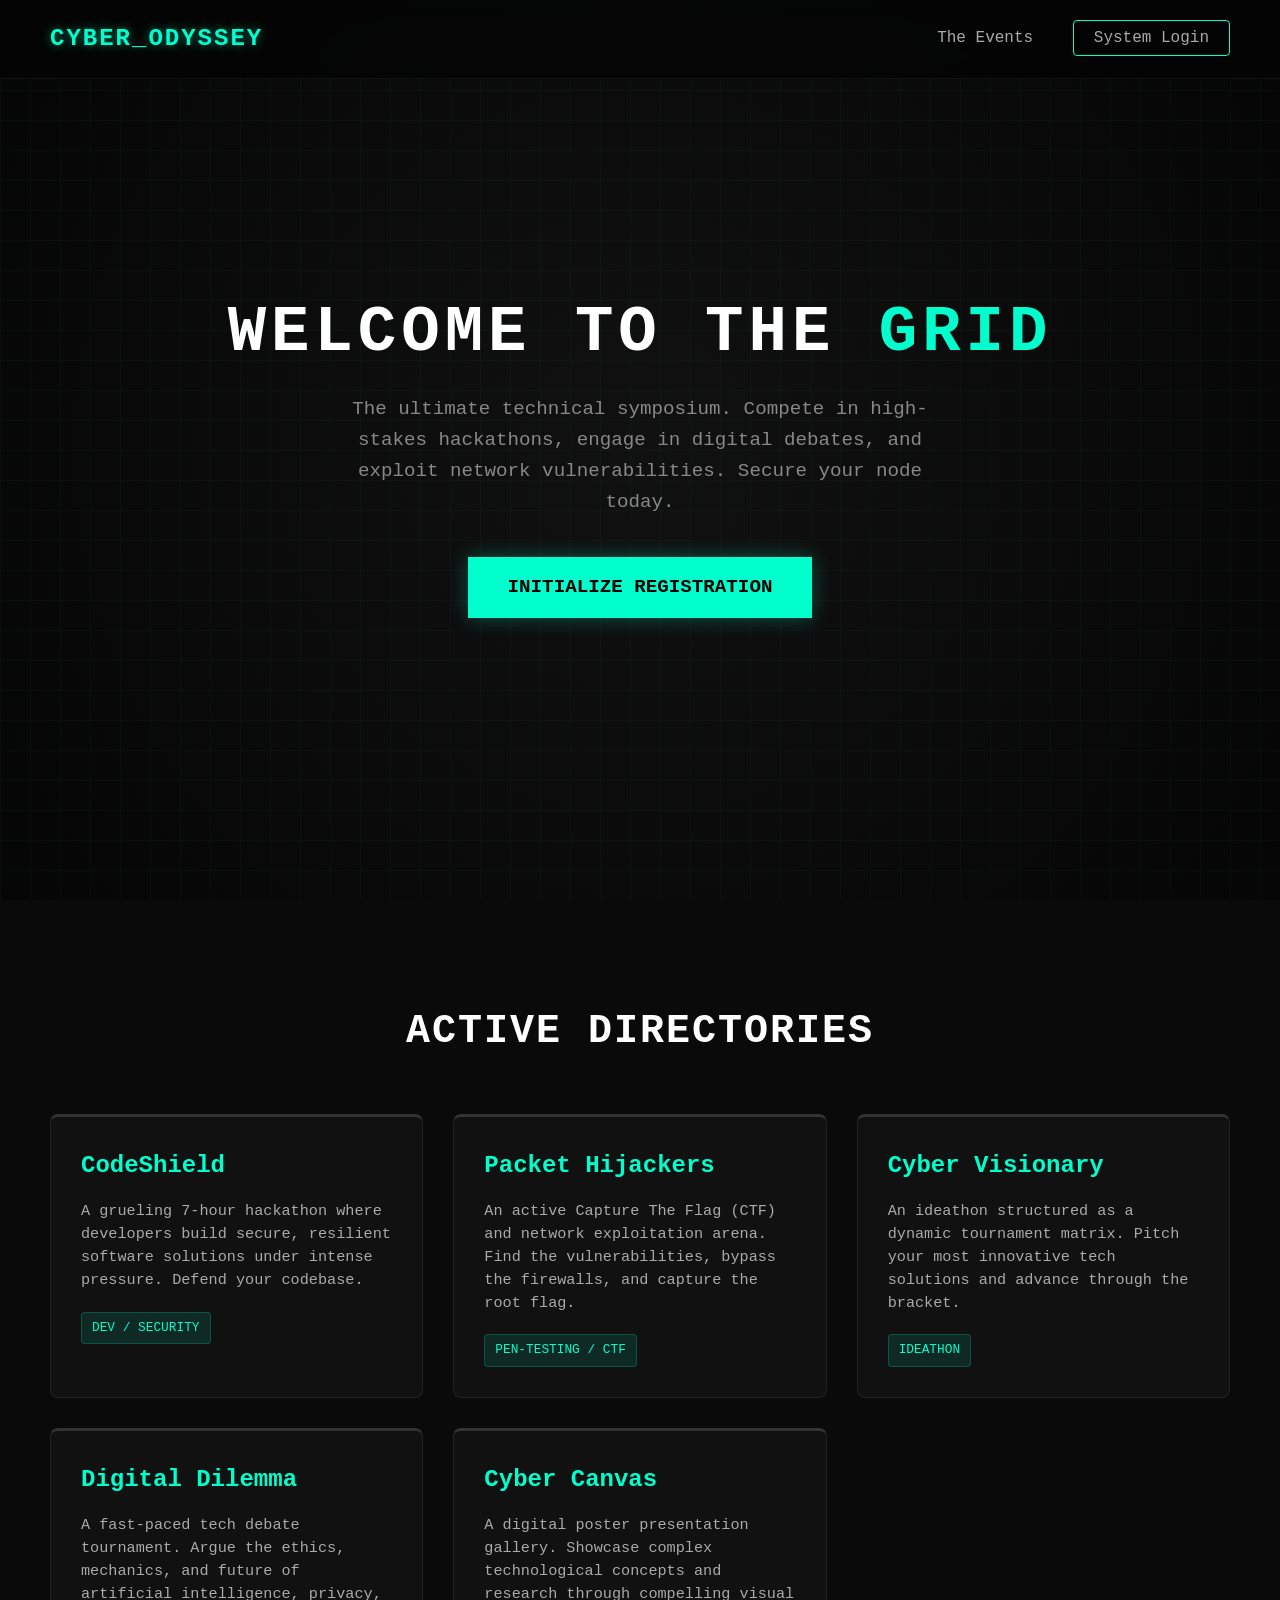
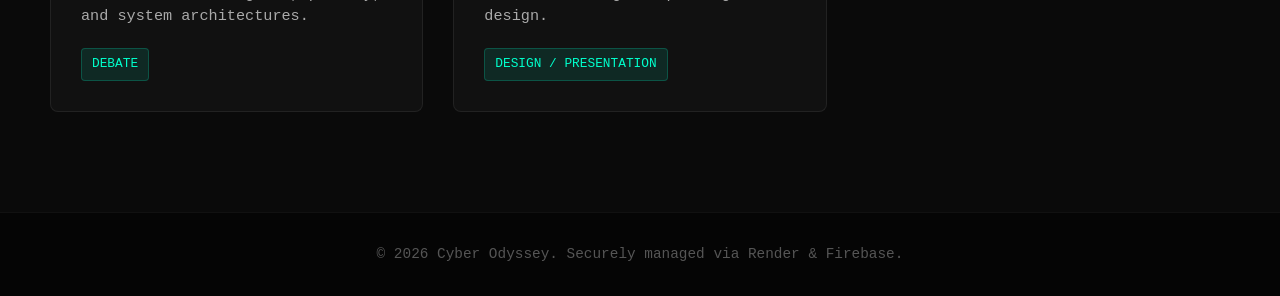
==== index.html @ e5284812 "Initial Commit" ====
<!DOCTYPE html>
<html lang="en">
<head>
    <meta charset="UTF-8">
    <meta name="viewport" content="width=device-width, initial-scale=1.0">
    <title>Cyber Odyssey 2.0 | Enter the Grid</title>
    <link rel="stylesheet" href="styles/global.css">
    
    <style>
        /* Lightweight Landing Page Specific Styles */
        body {
            margin: 0;
            background-color: #050505;
            color: #e0e0e0;
            font-family: 'Courier New', Courier, monospace;
            overflow-x: hidden;
        }

        /* Navigation Navbar */
        .navbar {
            display: flex;
            justify-content: space-between;
            align-items: center;
            padding: 20px 50px;
            background: rgba(5, 5, 5, 0.9);
            border-bottom: 1px solid #111;
            position: fixed;
            width: 100%;
            top: 0;
            z-index: 1000;
            box-sizing: border-box;
            backdrop-filter: blur(10px);
        }

        .navbar .logo {
            font-size: 1.5rem;
            color: #00ffcc;
            font-weight: bold;
            text-shadow: 0 0 10px rgba(0, 255, 204, 0.5);
            text-decoration: none;
            letter-spacing: 2px;
        }

        .navbar .nav-links a {
            color: #aaa;
            text-decoration: none;
            margin-left: 30px;
            transition: color 0.3s ease;
        }

        .navbar .nav-links a:hover {
            color: #00ffcc;
        }

        .btn-outline {
            border: 1px solid #00ffcc;
            color: #00ffcc;
            padding: 8px 20px;
            border-radius: 4px;
            text-decoration: none;
            transition: all 0.3s ease;
        }

        .btn-outline:hover {
            background: #00ffcc;
            color: #000;
            box-shadow: 0 0 15px rgba(0, 255, 204, 0.4);
        }

        /* Hero Section */
        .hero {
            height: 100vh;
            display: flex;
            flex-direction: column;
            justify-content: center;
            align-items: center;
            text-align: center;
            padding: 0 20px;
            background: radial-gradient(circle at center, #111 0%, #050505 100%);
            position: relative;
        }

        .hero::before {
            content: "";
            position: absolute;
            top: 0; left: 0; right: 0; bottom: 0;
            background-image: linear-gradient(rgba(0, 255, 204, 0.03) 1px, transparent 1px),
            linear-gradient(90deg, rgba(0, 255, 204, 0.03) 1px, transparent 1px);
            background-size: 30px 30px;
            pointer-events: none;
        }

        .hero h1 {
            font-size: 4rem;
            color: #fff;
            margin-bottom: 10px;
            letter-spacing: 5px;
            text-transform: uppercase;
        }

        .hero h1 span {
            color: #00ffcc;
        }

        .hero p {
            font-size: 1.2rem;
            color: #888;
            max-width: 600px;
            margin-bottom: 40px;
            line-height: 1.6;
        }

        .btn-glow {
            background: #00ffcc;
            color: #000;
            padding: 15px 40px;
            font-size: 1.2rem;
            font-weight: bold;
            text-decoration: none;
            border: none;
            cursor: pointer;
            transition: all 0.3s ease;
            box-shadow: 0 0 20px rgba(0, 255, 204, 0.3);
            font-family: inherit;
        }

        .btn-glow:hover {
            box-shadow: 0 0 40px rgba(0, 255, 204, 0.6);
            transform: translateY(-2px);
        }

        /* Events Grid Showcase */
        .events-section {
            padding: 100px 50px;
            background: #0a0a0a;
        }

        .section-title {
            text-align: center;
            color: #fff;
            font-size: 2.5rem;
            margin-bottom: 50px;
            letter-spacing: 2px;
        }

        .events-grid {
            display: grid;
            grid-template-columns: repeat(auto-fit, minmax(300px, 1fr));
            gap: 30px;
            max-width: 1200px;
            margin: 0 auto;
        }

        /* Upgraded to act as clickable anchor links */
        .event-card {
            display: block;
            text-decoration: none;
            background: #111;
            border: 1px solid #222;
            padding: 30px;
            border-radius: 8px;
            transition: all 0.3s ease;
            border-top: 3px solid #333;
            cursor: pointer;
        }

        .event-card:hover {
            border-top-color: #00ffcc;
            transform: translateY(-5px);
            box-shadow: 0 10px 30px rgba(0, 0, 0, 0.5);
            background: #151515;
        }

        .event-card h3 {
            color: #00ffcc;
            font-size: 1.5rem;
            margin-bottom: 15px;
        }

        .event-card p {
            color: #aaa;
            line-height: 1.5;
            font-size: 0.95rem;
        }

        .event-card .tag {
            display: inline-block;
            margin-top: 20px;
            padding: 5px 10px;
            background: rgba(0, 255, 204, 0.1);
            color: #00ffcc;
            font-size: 0.8rem;
            border: 1px solid rgba(0, 255, 204, 0.2);
            border-radius: 4px;
        }

        footer {
            text-align: center;
            padding: 30px;
            background: #050505;
            color: #555;
            border-top: 1px solid #111;
            font-size: 0.9rem;
        }
    </style>
</head>
<body>

    <nav class="navbar">
        <a href="#" class="logo">CYBER_ODYSSEY</a>
        <div class="nav-links">
            <a href="#events">The Events</a>
            <a href="pages/auth/login.html" class="btn-outline">System Login</a>
        </div>
    </nav>

    <section class="hero">
        <h1>Welcome to the <span>Grid</span></h1>
        <p>The ultimate technical symposium. Compete in high-stakes hackathons, engage in digital debates, and exploit network vulnerabilities. Secure your node today.</p>
        <a href="pages/auth/register.html" class="btn-glow">INITIALIZE REGISTRATION</a>
    </section>

    <section id="events" class="events-section">
        <h2 class="section-title">ACTIVE DIRECTORIES</h2>
        
        <div class="events-grid">
            <a href="pages/events/codeshield.html" class="event-card">
                <h3>CodeShield</h3>
                <p>A grueling 7-hour hackathon where developers build secure, resilient software solutions under intense pressure. Defend your codebase.</p>
                <span class="tag">DEV / SECURITY</span>
            </a>

            <a href="pages/events/packet-hijackers.html" class="event-card">
                <h3>Packet Hijackers</h3>
                <p>An active Capture The Flag (CTF) and network exploitation arena. Find the vulnerabilities, bypass the firewalls, and capture the root flag.</p>
                <span class="tag">PEN-TESTING / CTF</span>
            </a>

            <a href="pages/events/cyber-visionary.html" class="event-card">
                <h3>Cyber Visionary</h3>
                <p>An ideathon structured as a dynamic tournament matrix. Pitch your most innovative tech solutions and advance through the bracket.</p>
                <span class="tag">IDEATHON</span>
            </a>

            <a href="pages/events/digital-dilemma.html" class="event-card">
                <h3>Digital Dilemma</h3>
                <p>A fast-paced tech debate tournament. Argue the ethics, mechanics, and future of artificial intelligence, privacy, and system architectures.</p>
                <span class="tag">DEBATE</span>
            </a>

            <a href="pages/events/cyber-canvas.html" class="event-card">
                <h3>Cyber Canvas</h3>
                <p>A digital poster presentation gallery. Showcase complex technological concepts and research through compelling visual design.</p>
                <span class="tag">DESIGN / PRESENTATION</span>
            </a>
        </div>
    </section>

    <footer>
        <p>&copy; 2026 Cyber Odyssey. Securely managed via Render & Firebase.</p>
    </footer>

</body>
</html>
---- styles/global.css ----
/* styles/global.css */

:root {
    /* The Cyber Odyssey Hacker Palette */
    --bg-base: #050505;
    --bg-panel: #111111;
    --bg-input: #1a1a1a;
    --neon-cyan: #00ffcc;
    --neon-cyan-dim: rgba(0, 255, 204, 0.2);
    --alert-red: #ff4444;
    --warning-yellow: #ffcc00;
    --text-main: #e0e0e0;
    --text-muted: #888888;
    --border-color: #333333;
    
    /* Typography */
    --font-mono: 'Courier New', Courier, monospace;
}

/* Base Reset */
* {
    margin: 0;
    padding: 0;
    box-sizing: border-box;
}

body {
    background-color: var(--bg-base);
    color: var(--text-main);
    font-family: var(--font-mono);
    line-height: 1.6;
    overflow-x: hidden;
}

/* Custom Cyber Scrollbar */
::-webkit-scrollbar {
    width: 8px;
    height: 8px;
}
::-webkit-scrollbar-track {
    background: var(--bg-base);
}
::-webkit-scrollbar-thumb {
    background: var(--border-color);
    border-radius: 4px;
}
::-webkit-scrollbar-thumb:hover {
    background: var(--neon-cyan);
}

/* Universal Button Styles */
.btn-primary {
    background-color: var(--neon-cyan);
    color: #000;
    border: 1px solid var(--neon-cyan);
    padding: 12px 24px;
    font-size: 1rem;
    font-weight: bold;
    font-family: var(--font-mono);
    cursor: pointer;
    text-transform: uppercase;
    letter-spacing: 1px;
    border-radius: 4px;
    transition: all 0.3s ease;
    display: inline-block;
    text-align: center;
}

.btn-primary:hover:not(:disabled) {
    background-color: transparent;
    color: var(--neon-cyan);
    box-shadow: 0 0 15px var(--neon-cyan-dim), inset 0 0 10px var(--neon-cyan-dim);
}

.btn-primary:disabled {
    background-color: var(--border-color);
    border-color: var(--border-color);
    color: var(--text-muted);
    cursor: not-allowed;
    box-shadow: none;
}

/* Universal Text Animations */
@keyframes pulseGlow {
    0%, 100% { text-shadow: 0 0 5px var(--neon-cyan-dim); }
    50% { text-shadow: 0 0 20px var(--neon-cyan); }
}

.glitch-text {
    position: relative;
    display: inline-block;
    color: var(--neon-cyan);
    animation: pulseGlow 2s infinite;
}
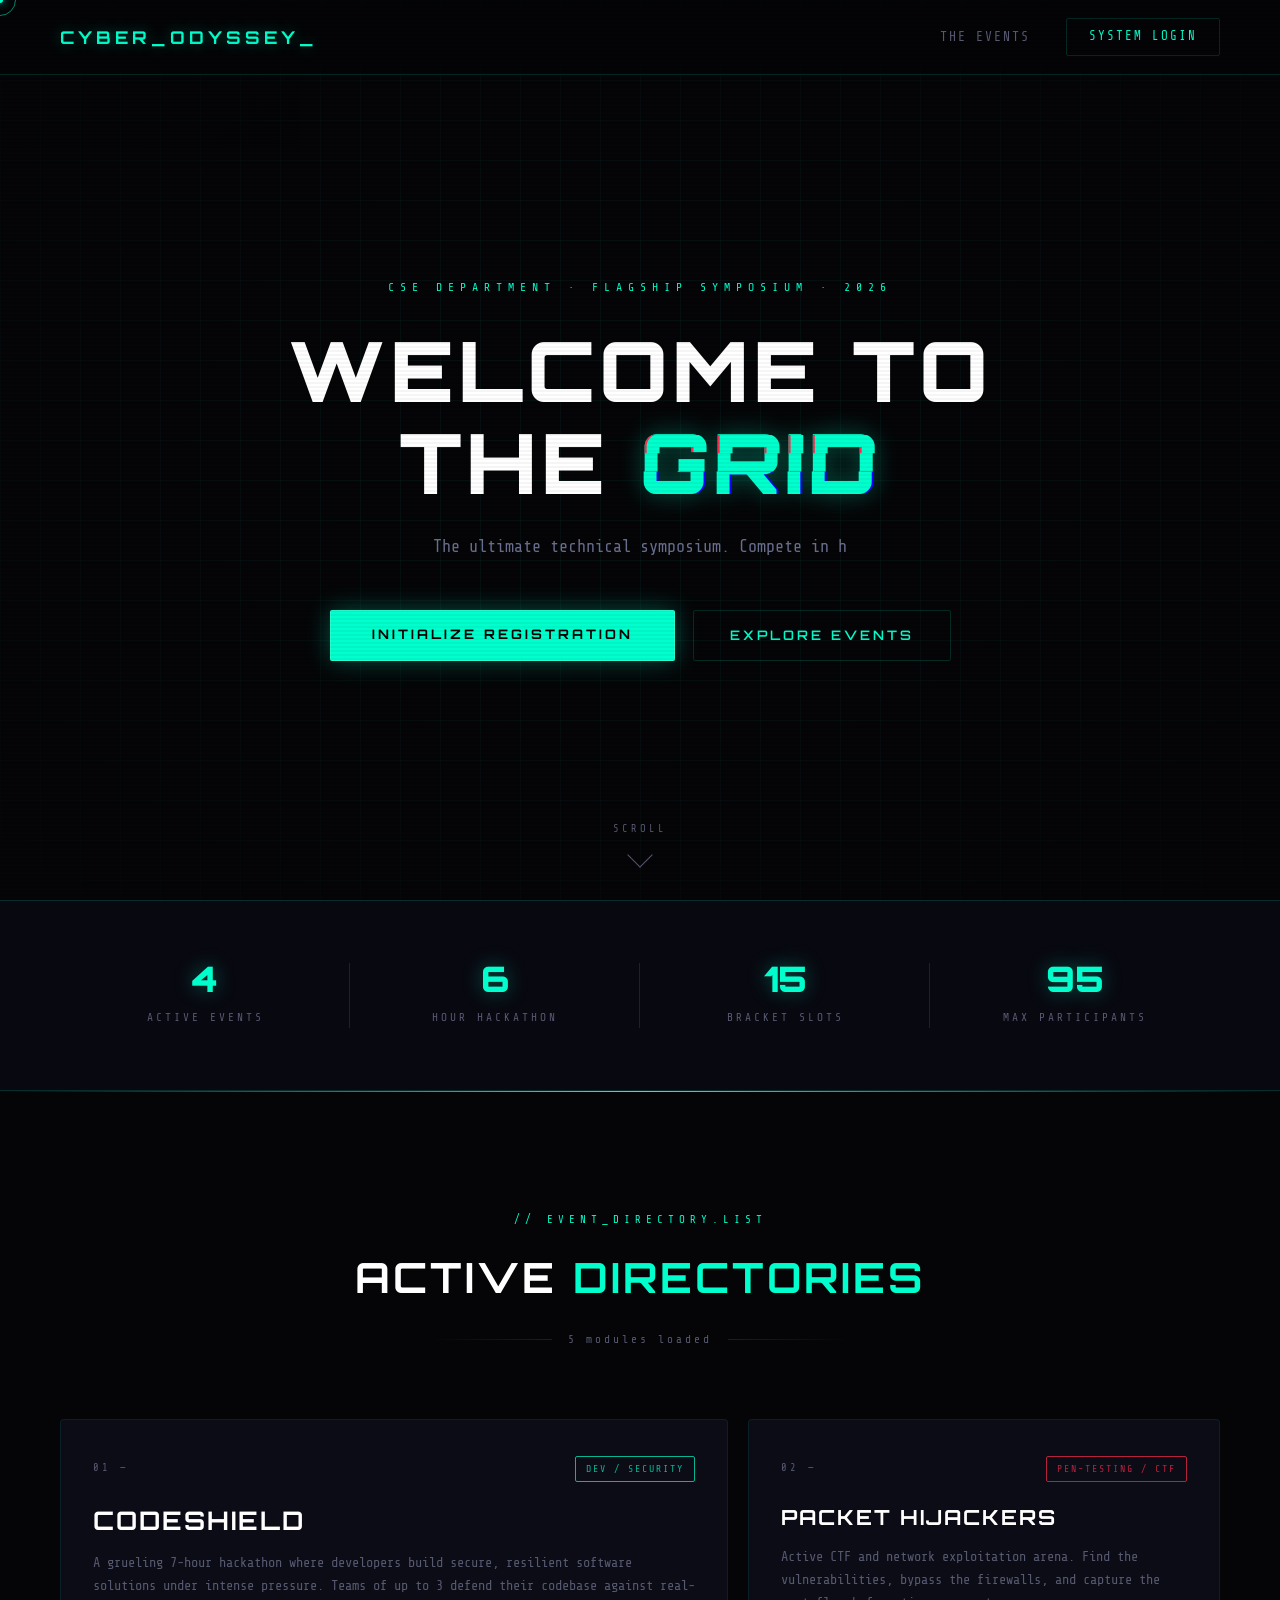
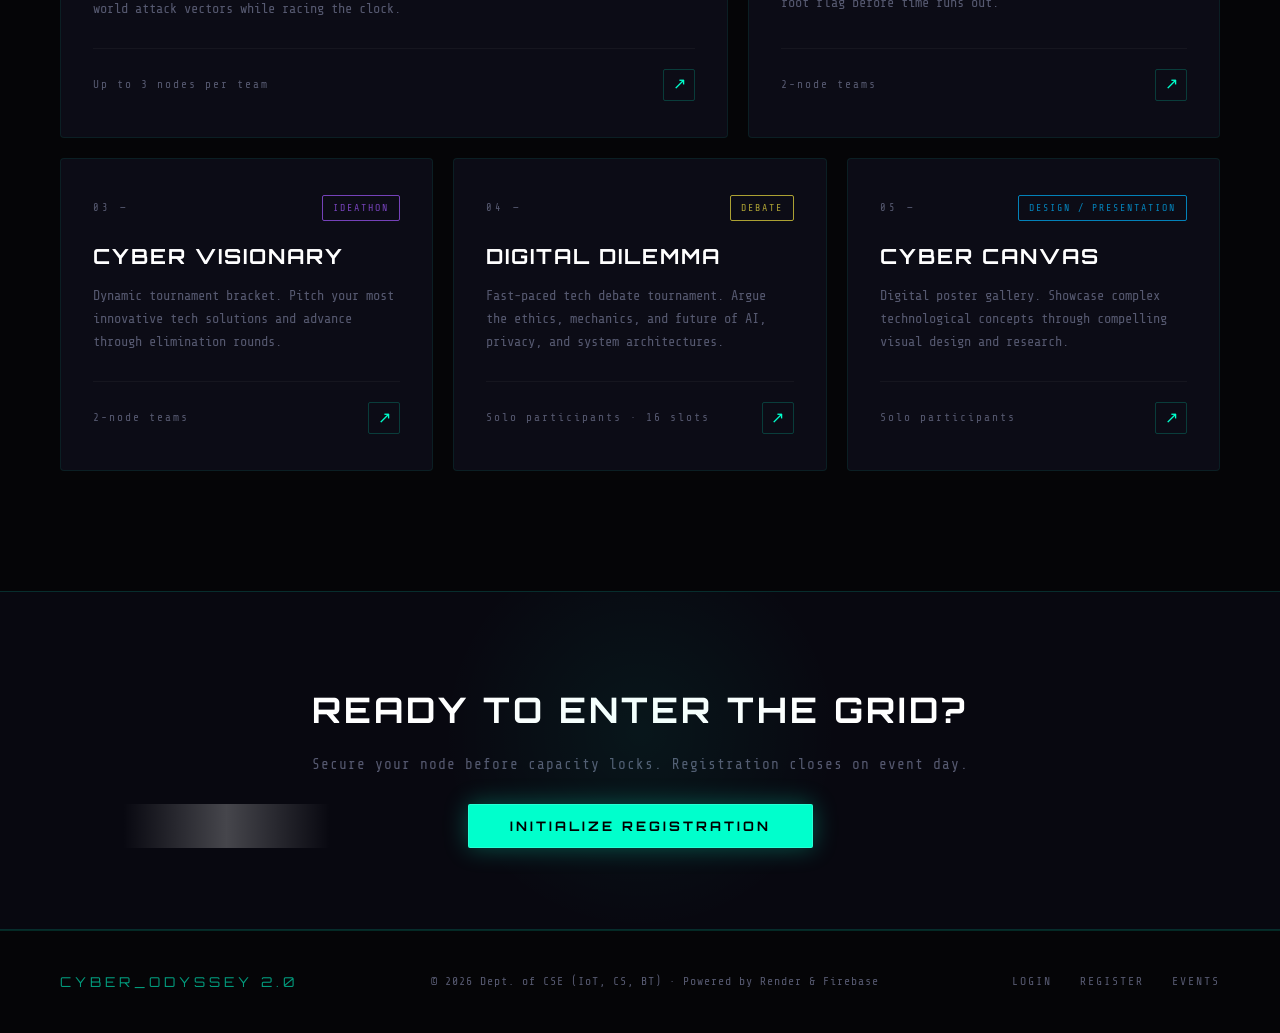
==== commit cdcdbba1: "UI Changes." ====
--- a/index.html
+++ b/index.html
@@ -5,260 +5,1095 @@
     <meta name="viewport" content="width=device-width, initial-scale=1.0">
     <title>Cyber Odyssey 2.0 | Enter the Grid</title>
     <link rel="stylesheet" href="styles/global.css">
-    
+    <link rel="preconnect" href="https://fonts.googleapis.com">
+    <link rel="preconnect" href="https://fonts.gstatic.com" crossorigin>
+    <link href="https://fonts.googleapis.com/css2?family=Orbitron:wght@400;600;700;900&family=Share+Tech+Mono&display=swap" rel="stylesheet">
+
     <style>
-        /* Lightweight Landing Page Specific Styles */
+        /* ─── CSS Variables ─────────────────────────────────── */
+        :root {
+            --cyan:        #00ffcc;
+            --cyan-dim:    rgba(0,255,204,0.08);
+            --cyan-glow:   rgba(0,255,204,0.35);
+            --red:         #ff2b4e;
+            --yellow:      #f0e040;
+            --bg:          #050507;
+            --bg-2:        #080810;
+            --bg-card:     #0c0c16;
+            --border:      rgba(0,255,204,0.15);
+            --text:        #c8ccd8;
+            --text-dim:    #565970;
+            --font-display: 'Orbitron', monospace;
+            --font-mono:    'Share Tech Mono', monospace;
+        }
+
+        /* ─── Reset & Base ──────────────────────────────────── */
+        *, *::before, *::after { box-sizing: border-box; margin: 0; padding: 0; }
+
+        html { scroll-behavior: smooth; }
+
         body {
-            margin: 0;
-            background-color: #050505;
-            color: #e0e0e0;
-            font-family: 'Courier New', Courier, monospace;
+            background-color: var(--bg);
+            color: var(--text);
+            font-family: var(--font-mono);
             overflow-x: hidden;
-        }
-
-        /* Navigation Navbar */
+            cursor: none; /* custom cursor */
+        }
+
+        a { text-decoration: none; color: inherit; }
+        img { display: block; max-width: 100%; }
+
+        /* ─── Custom Cursor ─────────────────────────────────── */
+        .cursor-dot,
+        .cursor-ring {
+            position: fixed;
+            pointer-events: none;
+            z-index: 9999;
+            border-radius: 50%;
+            transform: translate(-50%, -50%);
+            transition: opacity .3s;
+        }
+        .cursor-dot {
+            width: 6px; height: 6px;
+            background: var(--cyan);
+            box-shadow: 0 0 8px var(--cyan);
+        }
+        .cursor-ring {
+            width: 32px; height: 32px;
+            border: 1px solid rgba(0,255,204,0.5);
+            transition: width .2s, height .2s, border-color .2s;
+        }
+        body:not(.touch) a:hover ~ .cursor-ring,
+        body:not(.touch) button:hover ~ .cursor-ring {
+            width: 48px; height: 48px;
+            border-color: var(--cyan);
+        }
+        @media (pointer: coarse) {
+            .cursor-dot, .cursor-ring { display: none; }
+            body { cursor: auto; }
+        }
+
+        /* ─── Scanline Overlay ──────────────────────────────── */
+        body::after {
+            content: '';
+            position: fixed;
+            inset: 0;
+            background: repeating-linear-gradient(
+                to bottom,
+                transparent 0px,
+                transparent 2px,
+                rgba(0,0,0,0.04) 2px,
+                rgba(0,0,0,0.04) 4px
+            );
+            pointer-events: none;
+            z-index: 9998;
+        }
+
+        /* ─── Navbar ────────────────────────────────────────── */
         .navbar {
             display: flex;
             justify-content: space-between;
             align-items: center;
-            padding: 20px 50px;
-            background: rgba(5, 5, 5, 0.9);
-            border-bottom: 1px solid #111;
+            padding: 18px 60px;
+            background: rgba(5,5,7,0.82);
+            border-bottom: 1px solid var(--border);
             position: fixed;
             width: 100%;
             top: 0;
             z-index: 1000;
             box-sizing: border-box;
-            backdrop-filter: blur(10px);
+            backdrop-filter: blur(14px);
+            -webkit-backdrop-filter: blur(14px);
+            transition: padding .3s;
+        }
+        .navbar.scrolled {
+            padding: 12px 60px;
+            background: rgba(5,5,7,0.96);
         }
 
         .navbar .logo {
-            font-size: 1.5rem;
-            color: #00ffcc;
-            font-weight: bold;
-            text-shadow: 0 0 10px rgba(0, 255, 204, 0.5);
-            text-decoration: none;
+            font-family: var(--font-display);
+            font-size: 1.1rem;
+            font-weight: 700;
+            color: var(--cyan);
+            letter-spacing: 4px;
+            text-shadow: 0 0 14px var(--cyan-glow);
+            position: relative;
+        }
+        /* blinking cursor after logo */
+        .navbar .logo::after {
+            content: '_';
+            animation: blink-cursor .9s step-end infinite;
+            color: var(--cyan);
+        }
+        @keyframes blink-cursor { 50% { opacity: 0; } }
+
+        .nav-links { display: flex; align-items: center; gap: 36px; }
+
+        .nav-links a {
+            font-family: var(--font-mono);
+            font-size: .82rem;
+            color: var(--text-dim);
             letter-spacing: 2px;
-        }
-
-        .navbar .nav-links a {
-            color: #aaa;
-            text-decoration: none;
-            margin-left: 30px;
-            transition: color 0.3s ease;
-        }
-
-        .navbar .nav-links a:hover {
-            color: #00ffcc;
-        }
+            text-transform: uppercase;
+            transition: color .25s;
+            position: relative;
+        }
+        .nav-links a::after {
+            content: '';
+            position: absolute;
+            bottom: -4px; left: 0;
+            width: 0; height: 1px;
+            background: var(--cyan);
+            transition: width .3s;
+        }
+        .nav-links a:hover { color: var(--cyan); }
+        .nav-links a:hover::after { width: 100%; }
 
         .btn-outline {
-            border: 1px solid #00ffcc;
-            color: #00ffcc;
-            padding: 8px 20px;
-            border-radius: 4px;
-            text-decoration: none;
-            transition: all 0.3s ease;
-        }
-
+            border: 1px solid var(--border);
+            color: var(--cyan) !important;
+            padding: 8px 22px;
+            border-radius: 2px;
+            font-size: .78rem !important;
+            letter-spacing: 2px;
+            transition: background .25s, box-shadow .25s, border-color .25s !important;
+        }
+        .btn-outline::after { display: none !important; }
         .btn-outline:hover {
-            background: #00ffcc;
-            color: #000;
-            box-shadow: 0 0 15px rgba(0, 255, 204, 0.4);
-        }
-
-        /* Hero Section */
+            background: var(--cyan-dim);
+            border-color: var(--cyan);
+            box-shadow: 0 0 18px rgba(0,255,204,0.2);
+        }
+
+        /* hamburger */
+        .nav-toggle {
+            display: none;
+            flex-direction: column;
+            gap: 5px;
+            cursor: pointer;
+            padding: 4px;
+            background: none;
+            border: none;
+        }
+        .nav-toggle span {
+            display: block;
+            width: 24px; height: 1px;
+            background: var(--cyan);
+            transition: transform .3s, opacity .3s;
+        }
+        .nav-toggle.open span:nth-child(1) { transform: translateY(6px) rotate(45deg); }
+        .nav-toggle.open span:nth-child(2) { opacity: 0; }
+        .nav-toggle.open span:nth-child(3) { transform: translateY(-6px) rotate(-45deg); }
+
+        /* ─── Hero ──────────────────────────────────────────── */
         .hero {
-            height: 100vh;
+            min-height: 100vh;
             display: flex;
             flex-direction: column;
             justify-content: center;
             align-items: center;
             text-align: center;
-            padding: 0 20px;
-            background: radial-gradient(circle at center, #111 0%, #050505 100%);
+            padding: 120px 30px 80px;
             position: relative;
-        }
-
+            overflow: hidden;
+        }
+
+        /* Animated grid */
         .hero::before {
-            content: "";
-            position: absolute;
-            top: 0; left: 0; right: 0; bottom: 0;
-            background-image: linear-gradient(rgba(0, 255, 204, 0.03) 1px, transparent 1px),
-            linear-gradient(90deg, rgba(0, 255, 204, 0.03) 1px, transparent 1px);
-            background-size: 30px 30px;
+            content: '';
+            position: absolute;
+            inset: 0;
+            background-image:
+                linear-gradient(rgba(0,255,204,0.04) 1px, transparent 1px),
+                linear-gradient(90deg, rgba(0,255,204,0.04) 1px, transparent 1px);
+            background-size: 40px 40px;
+            animation: grid-drift 20s linear infinite;
             pointer-events: none;
         }
+        @keyframes grid-drift {
+            from { background-position: 0 0; }
+            to   { background-position: 40px 40px; }
+        }
+
+        /* Radial vignette */
+        .hero::after {
+            content: '';
+            position: absolute;
+            inset: 0;
+            background: radial-gradient(ellipse 70% 70% at 50% 50%, transparent 30%, var(--bg) 100%);
+            pointer-events: none;
+        }
+
+        /* Canvas for digital rain */
+        #matrix-canvas {
+            position: absolute;
+            inset: 0;
+            opacity: .18;
+            pointer-events: none;
+        }
+
+        .hero-content {
+            position: relative;
+            z-index: 2;
+            max-width: 820px;
+        }
+
+        .hero-eyebrow {
+            font-size: .72rem;
+            letter-spacing: 6px;
+            color: var(--cyan);
+            text-transform: uppercase;
+            margin-bottom: 28px;
+            opacity: 0;
+            animation: fade-up .6s ease forwards .2s;
+        }
 
         .hero h1 {
-            font-size: 4rem;
+            font-family: var(--font-display);
+            font-size: clamp(2.6rem, 7vw, 5.2rem);
+            font-weight: 900;
             color: #fff;
-            margin-bottom: 10px;
-            letter-spacing: 5px;
-            text-transform: uppercase;
-        }
-
-        .hero h1 span {
-            color: #00ffcc;
-        }
-
-        .hero p {
-            font-size: 1.2rem;
-            color: #888;
-            max-width: 600px;
-            margin-bottom: 40px;
-            line-height: 1.6;
+            line-height: 1.1;
+            letter-spacing: 4px;
+            text-transform: uppercase;
+            margin-bottom: 24px;
+            opacity: 0;
+            animation: fade-up .7s ease forwards .45s;
+        }
+        .hero h1 .accent { color: var(--cyan); text-shadow: 0 0 24px var(--cyan-glow); }
+
+        /* glitch on the accent word */
+        .glitch {
+            position: relative;
+            display: inline-block;
+        }
+        .glitch::before,
+        .glitch::after {
+            content: attr(data-text);
+            position: absolute;
+            inset: 0;
+            color: var(--cyan);
+            text-shadow: none;
+        }
+        .glitch::before {
+            left: 2px;
+            text-shadow: -2px 0 var(--red);
+            clip-path: inset(20% 0 60% 0);
+            animation: glitch-top 4s infinite linear;
+        }
+        .glitch::after {
+            left: -2px;
+            text-shadow: 2px 0 #1100ff;
+            clip-path: inset(60% 0 10% 0);
+            animation: glitch-bot 4s infinite linear;
+        }
+        @keyframes glitch-top {
+            0%,79%,81%,100% { clip-path: inset(20% 0 60% 0); transform: translate(0); }
+            80% { clip-path: inset(5% 0 75% 0); transform: translate(-3px, -2px); }
+        }
+        @keyframes glitch-bot {
+            0%,69%,71%,100% { clip-path: inset(60% 0 10% 0); transform: translate(0); }
+            70% { clip-path: inset(75% 0 5% 0); transform: translate(3px, 2px); }
+        }
+
+        .hero-sub {
+            font-size: clamp(.88rem, 2vw, 1.05rem);
+            color: #6b7090;
+            max-width: 540px;
+            margin: 0 auto 48px;
+            line-height: 1.8;
+            opacity: 0;
+            animation: fade-up .7s ease forwards .7s;
+        }
+        .hero-sub .type-cursor {
+            display: inline-block;
+            width: 2px; height: 1em;
+            background: var(--cyan);
+            vertical-align: text-bottom;
+            margin-left: 2px;
+            animation: blink-cursor .9s step-end infinite;
+        }
+
+        .hero-cta {
+            display: flex;
+            gap: 18px;
+            justify-content: center;
+            flex-wrap: wrap;
+            opacity: 0;
+            animation: fade-up .7s ease forwards .95s;
         }
 
         .btn-glow {
-            background: #00ffcc;
+            font-family: var(--font-display);
+            background: var(--cyan);
             color: #000;
-            padding: 15px 40px;
-            font-size: 1.2rem;
-            font-weight: bold;
-            text-decoration: none;
+            padding: 14px 42px;
+            font-size: .82rem;
+            font-weight: 700;
+            letter-spacing: 3px;
+            text-transform: uppercase;
             border: none;
             cursor: pointer;
-            transition: all 0.3s ease;
-            box-shadow: 0 0 20px rgba(0, 255, 204, 0.3);
-            font-family: inherit;
-        }
-
+            border-radius: 2px;
+            transition: box-shadow .3s, transform .2s;
+            box-shadow: 0 0 24px rgba(0,255,204,0.3), inset 0 0 0 1px rgba(255,255,255,0.15);
+            position: relative;
+            overflow: hidden;
+        }
+        .btn-glow::before {
+            content: '';
+            position: absolute;
+            top: 0; left: -100%;
+            width: 60%; height: 100%;
+            background: linear-gradient(90deg, transparent, rgba(255,255,255,0.25), transparent);
+            transition: left .5s;
+        }
+        .btn-glow:hover::before { left: 160%; }
         .btn-glow:hover {
-            box-shadow: 0 0 40px rgba(0, 255, 204, 0.6);
+            box-shadow: 0 0 40px rgba(0,255,204,0.55), inset 0 0 0 1px rgba(255,255,255,0.2);
             transform: translateY(-2px);
         }
 
-        /* Events Grid Showcase */
+        .btn-ghost {
+            font-family: var(--font-display);
+            background: transparent;
+            color: var(--cyan);
+            padding: 14px 36px;
+            font-size: .82rem;
+            font-weight: 600;
+            letter-spacing: 3px;
+            text-transform: uppercase;
+            border: 1px solid var(--border);
+            border-radius: 2px;
+            cursor: pointer;
+            transition: border-color .3s, background .3s, transform .2s;
+        }
+        .btn-ghost:hover {
+            border-color: var(--cyan);
+            background: var(--cyan-dim);
+            transform: translateY(-2px);
+        }
+
+        /* scroll indicator */
+        .scroll-hint {
+            position: absolute;
+            bottom: 36px; left: 50%;
+            transform: translateX(-50%);
+            z-index: 2;
+            display: flex;
+            flex-direction: column;
+            align-items: center;
+            gap: 8px;
+            opacity: 0;
+            animation: fade-in .6s ease forwards 1.6s;
+        }
+        .scroll-hint span {
+            font-size: .65rem;
+            letter-spacing: 3px;
+            color: var(--text-dim);
+            text-transform: uppercase;
+        }
+        .scroll-arrow {
+            width: 18px; height: 18px;
+            border-right: 1px solid var(--text-dim);
+            border-bottom: 1px solid var(--text-dim);
+            transform: rotate(45deg);
+            animation: bounce-down 1.6s ease-in-out infinite;
+        }
+        @keyframes bounce-down {
+            0%,100% { transform: rotate(45deg) translate(0,0); }
+            50%      { transform: rotate(45deg) translate(4px,4px); }
+        }
+
+        /* ─── Stats Strip ───────────────────────────────────── */
+        .stats-strip {
+            background: var(--bg-2);
+            border-top: 1px solid var(--border);
+            border-bottom: 1px solid var(--border);
+            padding: 40px 60px;
+            display: grid;
+            grid-template-columns: repeat(auto-fit, minmax(160px, 1fr));
+            gap: 0;
+        }
+        .stat-item {
+            text-align: center;
+            padding: 20px;
+            position: relative;
+        }
+        .stat-item:not(:last-child)::after {
+            content: '';
+            position: absolute;
+            top: 20%; right: 0;
+            height: 60%; width: 1px;
+            background: var(--border);
+        }
+        .stat-num {
+            font-family: var(--font-display);
+            font-size: 2.2rem;
+            font-weight: 900;
+            color: var(--cyan);
+            text-shadow: 0 0 20px var(--cyan-glow);
+            line-height: 1;
+            margin-bottom: 8px;
+            display: block;
+        }
+        .stat-label {
+            font-size: .7rem;
+            letter-spacing: 3px;
+            color: var(--text-dim);
+            text-transform: uppercase;
+        }
+
+        /* ─── Events Section ────────────────────────────────── */
         .events-section {
-            padding: 100px 50px;
-            background: #0a0a0a;
-        }
-
+            padding: 120px 60px;
+            background: var(--bg);
+            position: relative;
+        }
+        .events-section::before {
+            content: '';
+            position: absolute;
+            top: 0; left: 0; right: 0;
+            height: 1px;
+            background: linear-gradient(90deg, transparent, var(--cyan), transparent);
+        }
+
+        .section-header {
+            text-align: center;
+            margin-bottom: 70px;
+        }
+        .section-eyebrow {
+            font-size: .68rem;
+            letter-spacing: 5px;
+            color: var(--cyan);
+            text-transform: uppercase;
+            margin-bottom: 16px;
+            display: block;
+        }
         .section-title {
-            text-align: center;
+            font-family: var(--font-display);
+            font-size: clamp(1.6rem, 4vw, 2.6rem);
+            font-weight: 700;
             color: #fff;
-            font-size: 2.5rem;
-            margin-bottom: 50px;
-            letter-spacing: 2px;
-        }
-
+            letter-spacing: 3px;
+            text-transform: uppercase;
+        }
+        .section-title span { color: var(--cyan); }
+        .section-divider {
+            display: flex;
+            align-items: center;
+            justify-content: center;
+            gap: 16px;
+            margin-top: 20px;
+        }
+        .section-divider span {
+            font-size: .7rem; letter-spacing: 3px; color: var(--text-dim);
+        }
+        .section-divider::before,
+        .section-divider::after {
+            content: '';
+            flex: 1;
+            max-width: 120px;
+            height: 1px;
+            background: linear-gradient(90deg, transparent, var(--border));
+        }
+        .section-divider::after {
+            background: linear-gradient(90deg, var(--border), transparent);
+        }
+
+        /* Events Grid */
         .events-grid {
             display: grid;
-            grid-template-columns: repeat(auto-fit, minmax(300px, 1fr));
-            gap: 30px;
+            grid-template-columns: repeat(12, 1fr);
+            gap: 20px;
             max-width: 1200px;
             margin: 0 auto;
         }
 
-        /* Upgraded to act as clickable anchor links */
         .event-card {
-            display: block;
-            text-decoration: none;
-            background: #111;
-            border: 1px solid #222;
-            padding: 30px;
-            border-radius: 8px;
-            transition: all 0.3s ease;
-            border-top: 3px solid #333;
-            cursor: pointer;
-        }
+            display: flex;
+            flex-direction: column;
+            background: var(--bg-card);
+            border: 1px solid rgba(0,255,204,0.08);
+            padding: 36px 32px;
+            border-radius: 4px;
+            transition: transform .35s cubic-bezier(.23,1,.32,1),
+                        border-color .35s, box-shadow .35s;
+            position: relative;
+            overflow: hidden;
+            opacity: 0;
+            transform: translateY(24px);
+        }
+        .event-card.visible {
+            animation: card-in .55s ease forwards;
+        }
+        @keyframes card-in {
+            to { opacity: 1; transform: translateY(0); }
+        }
+
+        /* top accent line */
+        .event-card::before {
+            content: '';
+            position: absolute;
+            top: 0; left: 0; right: 0;
+            height: 2px;
+            background: linear-gradient(90deg, var(--card-color, var(--cyan)), transparent);
+            transform: scaleX(0);
+            transform-origin: left;
+            transition: transform .4s ease;
+        }
+        .event-card:hover::before { transform: scaleX(1); }
+
+        /* noise texture overlay */
+        .event-card::after {
+            content: '';
+            position: absolute;
+            inset: 0;
+            background-image: url("data:image/svg+xml,%3Csvg viewBox='0 0 200 200' xmlns='http://www.w3.org/2000/svg'%3E%3Cfilter id='n'%3E%3CfeTurbulence type='fractalNoise' baseFrequency='0.9' numOctaves='4' stitchTiles='stitch'/%3E%3C/filter%3E%3Crect width='100%25' height='100%25' filter='url(%23n)' opacity='0.04'/%3E%3C/svg%3E");
+            opacity: 0;
+            transition: opacity .3s;
+            pointer-events: none;
+            border-radius: 4px;
+        }
+        .event-card:hover::after { opacity: 1; }
 
         .event-card:hover {
-            border-top-color: #00ffcc;
-            transform: translateY(-5px);
-            box-shadow: 0 10px 30px rgba(0, 0, 0, 0.5);
-            background: #151515;
+            transform: translateY(-6px);
+            border-color: var(--card-color, rgba(0,255,204,0.3));
+            box-shadow: 0 20px 50px rgba(0,0,0,0.6),
+                        0 0 30px rgba(0,255,204,0.06);
+        }
+
+        /* grid placement — feature card spans 7 columns */
+        .event-card:nth-child(1) { grid-column: span 7; }
+        .event-card:nth-child(2) { grid-column: span 5; }
+        .event-card:nth-child(3) { grid-column: span 4; }
+        .event-card:nth-child(4) { grid-column: span 4; }
+        .event-card:nth-child(5) { grid-column: span 4; }
+
+        .card-meta {
+            display: flex;
+            align-items: center;
+            justify-content: space-between;
+            margin-bottom: 22px;
+        }
+        .card-index {
+            font-size: .65rem;
+            letter-spacing: 3px;
+            color: var(--text-dim);
+        }
+        .card-tag {
+            font-size: .62rem;
+            letter-spacing: 2px;
+            text-transform: uppercase;
+            padding: 4px 10px;
+            border: 1px solid currentColor;
+            border-radius: 2px;
+            opacity: .7;
         }
 
         .event-card h3 {
-            color: #00ffcc;
-            font-size: 1.5rem;
-            margin-bottom: 15px;
-        }
+            font-family: var(--font-display);
+            font-size: 1.3rem;
+            font-weight: 700;
+            color: #fff;
+            letter-spacing: 2px;
+            text-transform: uppercase;
+            margin-bottom: 14px;
+            line-height: 1.3;
+        }
+        .event-card:nth-child(1) h3 { font-size: 1.6rem; }
 
         .event-card p {
-            color: #aaa;
-            line-height: 1.5;
-            font-size: 0.95rem;
-        }
-
-        .event-card .tag {
-            display: inline-block;
-            margin-top: 20px;
-            padding: 5px 10px;
-            background: rgba(0, 255, 204, 0.1);
-            color: #00ffcc;
-            font-size: 0.8rem;
-            border: 1px solid rgba(0, 255, 204, 0.2);
-            border-radius: 4px;
-        }
-
+            font-size: .85rem;
+            color: var(--text-dim);
+            line-height: 1.7;
+            flex: 1;
+            margin-bottom: 28px;
+        }
+
+        .card-footer {
+            display: flex;
+            align-items: center;
+            justify-content: space-between;
+            margin-top: auto;
+            padding-top: 20px;
+            border-top: 1px solid rgba(255,255,255,0.04);
+        }
+        .card-participants {
+            font-size: .7rem;
+            letter-spacing: 2px;
+            color: var(--text-dim);
+        }
+        .card-arrow {
+            width: 32px; height: 32px;
+            border: 1px solid rgba(0,255,204,0.2);
+            border-radius: 2px;
+            display: flex;
+            align-items: center;
+            justify-content: center;
+            color: var(--cyan);
+            font-size: 1rem;
+            transition: background .25s, border-color .25s, transform .25s;
+        }
+        .event-card:hover .card-arrow {
+            background: var(--cyan-dim);
+            border-color: var(--cyan);
+            transform: translate(2px, -2px);
+        }
+
+        /* individual card colours */
+        .event-card:nth-child(1) { --card-color: #00ffcc; }
+        .event-card:nth-child(2) { --card-color: #ff2b4e; }
+        .event-card:nth-child(3) { --card-color: #a259ff; }
+        .event-card:nth-child(4) { --card-color: #f0e040; }
+        .event-card:nth-child(5) { --card-color: #00b4ff; }
+
+        .event-card:nth-child(1) .card-tag { color: #00ffcc; }
+        .event-card:nth-child(2) .card-tag { color: #ff2b4e; }
+        .event-card:nth-child(3) .card-tag { color: #a259ff; }
+        .event-card:nth-child(4) .card-tag { color: #f0e040; }
+        .event-card:nth-child(5) .card-tag { color: #00b4ff; }
+
+        /* ─── CTA Banner ────────────────────────────────────── */
+        .cta-banner {
+            background: var(--bg-2);
+            border-top: 1px solid var(--border);
+            border-bottom: 1px solid var(--border);
+            padding: 90px 60px;
+            text-align: center;
+            position: relative;
+            overflow: hidden;
+        }
+        .cta-banner::before {
+            content: '';
+            position: absolute;
+            top: -60px; left: 50%;
+            transform: translateX(-50%);
+            width: 400px; height: 400px;
+            background: radial-gradient(circle, rgba(0,255,204,0.06) 0%, transparent 70%);
+            pointer-events: none;
+        }
+        .cta-banner h2 {
+            font-family: var(--font-display);
+            font-size: clamp(1.4rem, 4vw, 2.2rem);
+            font-weight: 700;
+            color: #fff;
+            letter-spacing: 3px;
+            text-transform: uppercase;
+            margin-bottom: 14px;
+        }
+        .cta-banner p {
+            color: var(--text-dim);
+            font-size: .9rem;
+            margin-bottom: 38px;
+            letter-spacing: 1px;
+        }
+
+        /* ─── Footer ────────────────────────────────────────── */
         footer {
-            text-align: center;
-            padding: 30px;
-            background: #050505;
-            color: #555;
-            border-top: 1px solid #111;
-            font-size: 0.9rem;
+            padding: 40px 60px;
+            background: var(--bg);
+            border-top: 1px solid var(--border);
+            display: flex;
+            justify-content: space-between;
+            align-items: center;
+            flex-wrap: wrap;
+            gap: 16px;
+        }
+        .footer-logo {
+            font-family: var(--font-display);
+            font-size: .85rem;
+            color: var(--cyan);
+            letter-spacing: 4px;
+            opacity: .6;
+        }
+        .footer-copy {
+            font-size: .72rem;
+            color: var(--text-dim);
+            letter-spacing: 1px;
+        }
+        .footer-links {
+            display: flex;
+            gap: 28px;
+        }
+        .footer-links a {
+            font-size: .72rem;
+            letter-spacing: 2px;
+            color: var(--text-dim);
+            text-transform: uppercase;
+            transition: color .25s;
+        }
+        .footer-links a:hover { color: var(--cyan); }
+
+        /* ─── Keyframes ─────────────────────────────────────── */
+        @keyframes fade-up {
+            from { opacity: 0; transform: translateY(20px); }
+            to   { opacity: 1; transform: translateY(0); }
+        }
+        @keyframes fade-in {
+            to { opacity: 1; }
+        }
+
+        /* ─── Mobile Nav Drawer ─────────────────────────────── */
+        @media (max-width: 768px) {
+            .navbar { padding: 16px 24px; }
+            .navbar.scrolled { padding: 12px 24px; }
+            .nav-links {
+                position: fixed;
+                top: 0; right: -100%;
+                width: min(320px, 80vw);
+                height: 100vh;
+                background: rgba(8,8,16,0.97);
+                backdrop-filter: blur(20px);
+                flex-direction: column;
+                justify-content: center;
+                align-items: flex-start;
+                padding: 60px 40px;
+                gap: 32px;
+                border-left: 1px solid var(--border);
+                transition: right .35s cubic-bezier(.23,1,.32,1);
+                z-index: 999;
+            }
+            .nav-links.open { right: 0; }
+            .nav-links a { font-size: 1rem; }
+            .btn-outline { padding: 10px 24px; font-size: .85rem !important; }
+            .nav-toggle { display: flex; z-index: 1001; }
+
+            .hero { padding: 100px 24px 80px; }
+            .hero h1 { letter-spacing: 2px; }
+
+            .stats-strip { padding: 32px 24px; }
+            .stat-item:not(:last-child)::after { display: none; }
+            .stat-item { border-bottom: 1px solid var(--border); padding: 16px 0; }
+            .stat-item:last-child { border-bottom: none; }
+
+            .events-section { padding: 80px 24px; }
+
+            .events-grid { grid-template-columns: 1fr; gap: 16px; }
+            .event-card:nth-child(1),
+            .event-card:nth-child(2),
+            .event-card:nth-child(3),
+            .event-card:nth-child(4),
+            .event-card:nth-child(5) { grid-column: span 1; }
+            .event-card:nth-child(1) h3 { font-size: 1.3rem; }
+
+            .cta-banner { padding: 60px 24px; }
+            footer { padding: 30px 24px; flex-direction: column; text-align: center; }
+            .footer-links { justify-content: center; }
+        }
+
+        @media (min-width: 769px) and (max-width: 1100px) {
+            .navbar { padding: 18px 36px; }
+            .events-section { padding: 100px 36px; }
+            .events-grid { grid-template-columns: repeat(6, 1fr); }
+            .event-card:nth-child(1) { grid-column: span 6; }
+            .event-card:nth-child(2) { grid-column: span 3; }
+            .event-card:nth-child(3) { grid-column: span 3; }
+            .event-card:nth-child(4) { grid-column: span 3; }
+            .event-card:nth-child(5) { grid-column: span 3; }
         }
     </style>
 </head>
 <body>
 
-    <nav class="navbar">
+    <!-- Custom Cursor -->
+    <div class="cursor-dot"  id="cursor-dot"></div>
+    <div class="cursor-ring" id="cursor-ring"></div>
+
+    <!-- ── Navbar ─────────────────────────────── -->
+    <nav class="navbar" id="navbar">
         <a href="#" class="logo">CYBER_ODYSSEY</a>
-        <div class="nav-links">
+        <button class="nav-toggle" id="nav-toggle" aria-label="Toggle navigation">
+            <span></span><span></span><span></span>
+        </button>
+        <div class="nav-links" id="nav-links">
             <a href="#events">The Events</a>
             <a href="pages/auth/login.html" class="btn-outline">System Login</a>
         </div>
     </nav>
 
+    <!-- ── Hero ──────────────────────────────── -->
     <section class="hero">
-        <h1>Welcome to the <span>Grid</span></h1>
-        <p>The ultimate technical symposium. Compete in high-stakes hackathons, engage in digital debates, and exploit network vulnerabilities. Secure your node today.</p>
-        <a href="pages/auth/register.html" class="btn-glow">INITIALIZE REGISTRATION</a>
-    </section>
-
-    <section id="events" class="events-section">
-        <h2 class="section-title">ACTIVE DIRECTORIES</h2>
-        
-        <div class="events-grid">
-            <a href="pages/events/codeshield.html" class="event-card">
-                <h3>CodeShield</h3>
-                <p>A grueling 7-hour hackathon where developers build secure, resilient software solutions under intense pressure. Defend your codebase.</p>
-                <span class="tag">DEV / SECURITY</span>
-            </a>
-
-            <a href="pages/events/packet-hijackers.html" class="event-card">
-                <h3>Packet Hijackers</h3>
-                <p>An active Capture The Flag (CTF) and network exploitation arena. Find the vulnerabilities, bypass the firewalls, and capture the root flag.</p>
-                <span class="tag">PEN-TESTING / CTF</span>
-            </a>
-
-            <a href="pages/events/cyber-visionary.html" class="event-card">
-                <h3>Cyber Visionary</h3>
-                <p>An ideathon structured as a dynamic tournament matrix. Pitch your most innovative tech solutions and advance through the bracket.</p>
-                <span class="tag">IDEATHON</span>
-            </a>
-
-            <a href="pages/events/digital-dilemma.html" class="event-card">
-                <h3>Digital Dilemma</h3>
-                <p>A fast-paced tech debate tournament. Argue the ethics, mechanics, and future of artificial intelligence, privacy, and system architectures.</p>
-                <span class="tag">DEBATE</span>
-            </a>
-
-            <a href="pages/events/cyber-canvas.html" class="event-card">
-                <h3>Cyber Canvas</h3>
-                <p>A digital poster presentation gallery. Showcase complex technological concepts and research through compelling visual design.</p>
-                <span class="tag">DESIGN / PRESENTATION</span>
-            </a>
+        <canvas id="matrix-canvas"></canvas>
+
+        <div class="hero-content">
+            <p class="hero-eyebrow">CSE Department · Flagship Symposium · 2026</p>
+
+            <h1>
+                Welcome to the
+                <span class="accent">
+                    <span class="glitch" data-text="Grid">Grid</span>
+                </span>
+            </h1>
+
+            <p class="hero-sub" id="hero-sub"></p>
+
+            <div class="hero-cta">
+                <a href="pages/auth/register.html" class="btn-glow">Initialize Registration</a>
+                <a href="#events" class="btn-ghost">Explore Events</a>
+            </div>
+        </div>
+
+        <div class="scroll-hint">
+            <span>Scroll</span>
+            <div class="scroll-arrow"></div>
         </div>
     </section>
 
+    <!-- ── Stats Strip ───────────────────────── -->
+    <div class="stats-strip">
+        <div class="stat-item">
+            <span class="stat-num" data-target="5">0</span>
+            <span class="stat-label">Active Events</span>
+        </div>
+        <div class="stat-item">
+            <span class="stat-num" data-target="7">0</span>
+            <span class="stat-label">Hour Hackathon</span>
+        </div>
+        <div class="stat-item">
+            <span class="stat-num" data-target="16">0</span>
+            <span class="stat-label">Bracket Slots</span>
+        </div>
+        <div class="stat-item">
+            <span class="stat-num" data-target="100">0</span>
+            <span class="stat-label">Max Participants</span>
+        </div>
+    </div>
+
+    <!-- ── Events Section ────────────────────── -->
+    <section id="events" class="events-section">
+        <div class="section-header">
+            <span class="section-eyebrow">// event_directory.list</span>
+            <h2 class="section-title">Active <span>Directories</span></h2>
+            <div class="section-divider"><span>5 modules loaded</span></div>
+        </div>
+
+        <div class="events-grid">
+
+            <a href="pages/events/codeshield.html" class="event-card">
+                <div class="card-meta">
+                    <span class="card-index">01 —</span>
+                    <span class="card-tag">Dev / Security</span>
+                </div>
+                <h3>CodeShield</h3>
+                <p>A grueling 7-hour hackathon where developers build secure, resilient software solutions under intense pressure. Teams of up to 3 defend their codebase against real-world attack vectors while racing the clock.</p>
+                <div class="card-footer">
+                    <span class="card-participants">Up to 3 nodes per team</span>
+                    <div class="card-arrow">↗</div>
+                </div>
+            </a>
+
+            <a href="pages/events/packet-hijackers.html" class="event-card">
+                <div class="card-meta">
+                    <span class="card-index">02 —</span>
+                    <span class="card-tag">Pen-Testing / CTF</span>
+                </div>
+                <h3>Packet Hijackers</h3>
+                <p>Active CTF and network exploitation arena. Find the vulnerabilities, bypass the firewalls, and capture the root flag before time runs out.</p>
+                <div class="card-footer">
+                    <span class="card-participants">2-node teams</span>
+                    <div class="card-arrow">↗</div>
+                </div>
+            </a>
+
+            <a href="pages/events/cyber-visionary.html" class="event-card">
+                <div class="card-meta">
+                    <span class="card-index">03 —</span>
+                    <span class="card-tag">Ideathon</span>
+                </div>
+                <h3>Cyber Visionary</h3>
+                <p>Dynamic tournament bracket. Pitch your most innovative tech solutions and advance through elimination rounds.</p>
+                <div class="card-footer">
+                    <span class="card-participants">2-node teams</span>
+                    <div class="card-arrow">↗</div>
+                </div>
+            </a>
+
+            <a href="pages/events/digital-dilemma.html" class="event-card">
+                <div class="card-meta">
+                    <span class="card-index">04 —</span>
+                    <span class="card-tag">Debate</span>
+                </div>
+                <h3>Digital Dilemma</h3>
+                <p>Fast-paced tech debate tournament. Argue the ethics, mechanics, and future of AI, privacy, and system architectures.</p>
+                <div class="card-footer">
+                    <span class="card-participants">Solo participants · 16 slots</span>
+                    <div class="card-arrow">↗</div>
+                </div>
+            </a>
+
+            <a href="pages/events/cyber-canvas.html" class="event-card">
+                <div class="card-meta">
+                    <span class="card-index">05 —</span>
+                    <span class="card-tag">Design / Presentation</span>
+                </div>
+                <h3>Cyber Canvas</h3>
+                <p>Digital poster gallery. Showcase complex technological concepts through compelling visual design and research.</p>
+                <div class="card-footer">
+                    <span class="card-participants">Solo participants</span>
+                    <div class="card-arrow">↗</div>
+                </div>
+            </a>
+
+        </div>
+    </section>
+
+    <!-- ── CTA Banner ─────────────────────────── -->
+    <div class="cta-banner">
+        <h2>Ready to Enter the Grid?</h2>
+        <p>Secure your node before capacity locks. Registration closes on event day.</p>
+        <a href="pages/auth/register.html" class="btn-glow">Initialize Registration</a>
+    </div>
+
+    <!-- ── Footer ─────────────────────────────── -->
     <footer>
-        <p>&copy; 2026 Cyber Odyssey. Securely managed via Render & Firebase.</p>
+        <span class="footer-logo">CYBER_ODYSSEY 2.0</span>
+        <span class="footer-copy">&copy; 2026 Dept. of CSE (IoT, CS, BT) · Powered by Render &amp; Firebase</span>
+        <div class="footer-links">
+            <a href="pages/auth/login.html">Login</a>
+            <a href="pages/auth/register.html">Register</a>
+            <a href="#events">Events</a>
+        </div>
     </footer>
 
+    <!-- ── Scripts ────────────────────────────── -->
+    <script>
+        // ── Custom cursor ───────────────────────────────────────────
+        const dot  = document.getElementById('cursor-dot');
+        const ring = document.getElementById('cursor-ring');
+        let mx = 0, my = 0, rx = 0, ry = 0;
+
+        document.addEventListener('mousemove', e => {
+            mx = e.clientX; my = e.clientY;
+            dot.style.left  = mx + 'px';
+            dot.style.top   = my + 'px';
+        });
+
+        (function animRing() {
+            rx += (mx - rx) * 0.12;
+            ry += (my - ry) * 0.12;
+            ring.style.left = rx + 'px';
+            ring.style.top  = ry + 'px';
+            requestAnimationFrame(animRing);
+        })();
+
+        document.addEventListener('mousedown', () => { dot.style.transform = 'translate(-50%,-50%) scale(1.8)'; });
+        document.addEventListener('mouseup',   () => { dot.style.transform = 'translate(-50%,-50%) scale(1)'; });
+
+        // ── Navbar scroll shrink ────────────────────────────────────
+        const navbar = document.getElementById('navbar');
+        window.addEventListener('scroll', () => {
+            navbar.classList.toggle('scrolled', window.scrollY > 40);
+        }, { passive: true });
+
+        // ── Mobile nav toggle ───────────────────────────────────────
+        const toggle   = document.getElementById('nav-toggle');
+        const navLinks = document.getElementById('nav-links');
+        toggle.addEventListener('click', () => {
+            const open = navLinks.classList.toggle('open');
+            toggle.classList.toggle('open', open);
+            document.body.style.overflow = open ? 'hidden' : '';
+        });
+        navLinks.querySelectorAll('a').forEach(a => a.addEventListener('click', () => {
+            navLinks.classList.remove('open');
+            toggle.classList.remove('open');
+            document.body.style.overflow = '';
+        }));
+
+        // ── Matrix rain canvas ──────────────────────────────────────
+        const canvas = document.getElementById('matrix-canvas');
+        const ctx    = canvas.getContext('2d');
+        const CHARS  = '01アイウエオカキクケコサシスセソタチツテトナニヌネノ<>/\\{}|#$%';
+
+        function resizeCanvas() {
+            canvas.width  = canvas.offsetWidth;
+            canvas.height = canvas.offsetHeight;
+        }
+        resizeCanvas();
+        window.addEventListener('resize', resizeCanvas, { passive: true });
+
+        const fontSize = 13;
+        let drops = [];
+        function resetDrops() {
+            drops = Array.from({ length: Math.ceil(canvas.width / fontSize) }, () =>
+                Math.floor(Math.random() * -canvas.height / fontSize));
+        }
+        resetDrops();
+        window.addEventListener('resize', resetDrops, { passive: true });
+
+        function drawMatrix() {
+            ctx.fillStyle = 'rgba(5,5,7,0.06)';
+            ctx.fillRect(0, 0, canvas.width, canvas.height);
+            ctx.font = `${fontSize}px 'Share Tech Mono', monospace`;
+
+            drops.forEach((y, i) => {
+                const char = CHARS[Math.floor(Math.random() * CHARS.length)];
+                // Head glyph is brighter
+                ctx.fillStyle = (y < 2) ? '#ffffff' : `rgba(0,255,204,${0.2 + Math.random() * 0.4})`;
+                ctx.fillText(char, i * fontSize, y * fontSize);
+
+                if (y * fontSize > canvas.height && Math.random() > 0.975) drops[i] = 0;
+                drops[i]++;
+            });
+        }
+        setInterval(drawMatrix, 50);
+
+        // ── Typing effect for hero subtitle ────────────────────────
+        const subEl  = document.getElementById('hero-sub');
+        const subText = 'The ultimate technical symposium. Compete in high-stakes hackathons, engage in digital debates, and exploit network vulnerabilities. Secure your node today.';
+        let charIdx  = 0;
+
+        function typeWriter() {
+            if (charIdx < subText.length) {
+                subEl.textContent = subText.slice(0, ++charIdx);
+                setTimeout(typeWriter, 22);
+            }
+        }
+        // Start typing after the paragraph's fade-in delay
+        setTimeout(typeWriter, 900);
+
+        // ── Stats counter animation ─────────────────────────────────
+        function animateCounter(el, target, duration = 1400) {
+            const start = performance.now();
+            const update = (now) => {
+                const progress = Math.min((now - start) / duration, 1);
+                const eased    = 1 - Math.pow(1 - progress, 3);
+                el.textContent = Math.floor(eased * target);
+                if (progress < 1) requestAnimationFrame(update);
+                else el.textContent = target;
+            };
+            requestAnimationFrame(update);
+        }
+
+        const statsObserver = new IntersectionObserver(entries => {
+            entries.forEach(entry => {
+                if (entry.isIntersecting) {
+                    entry.target.querySelectorAll('.stat-num').forEach(el => {
+                        animateCounter(el, parseInt(el.dataset.target, 10));
+                    });
+                    statsObserver.unobserve(entry.target);
+                }
+            });
+        }, { threshold: .5 });
+        statsObserver.observe(document.querySelector('.stats-strip'));
+
+        // ── Card reveal on scroll (staggered) ──────────────────────
+        const cardObserver = new IntersectionObserver(entries => {
+            entries.forEach(entry => {
+                if (entry.isIntersecting) {
+                    // small stagger per card
+                    const cards = document.querySelectorAll('.event-card');
+                    cards.forEach((c, i) => {
+                        setTimeout(() => c.classList.add('visible'), i * 90);
+                    });
+                    cardObserver.disconnect();
+                }
+            });
+        }, { threshold: .08 });
+        cardObserver.observe(document.querySelector('.events-grid'));
+
+    </script>
 </body>
 </html>
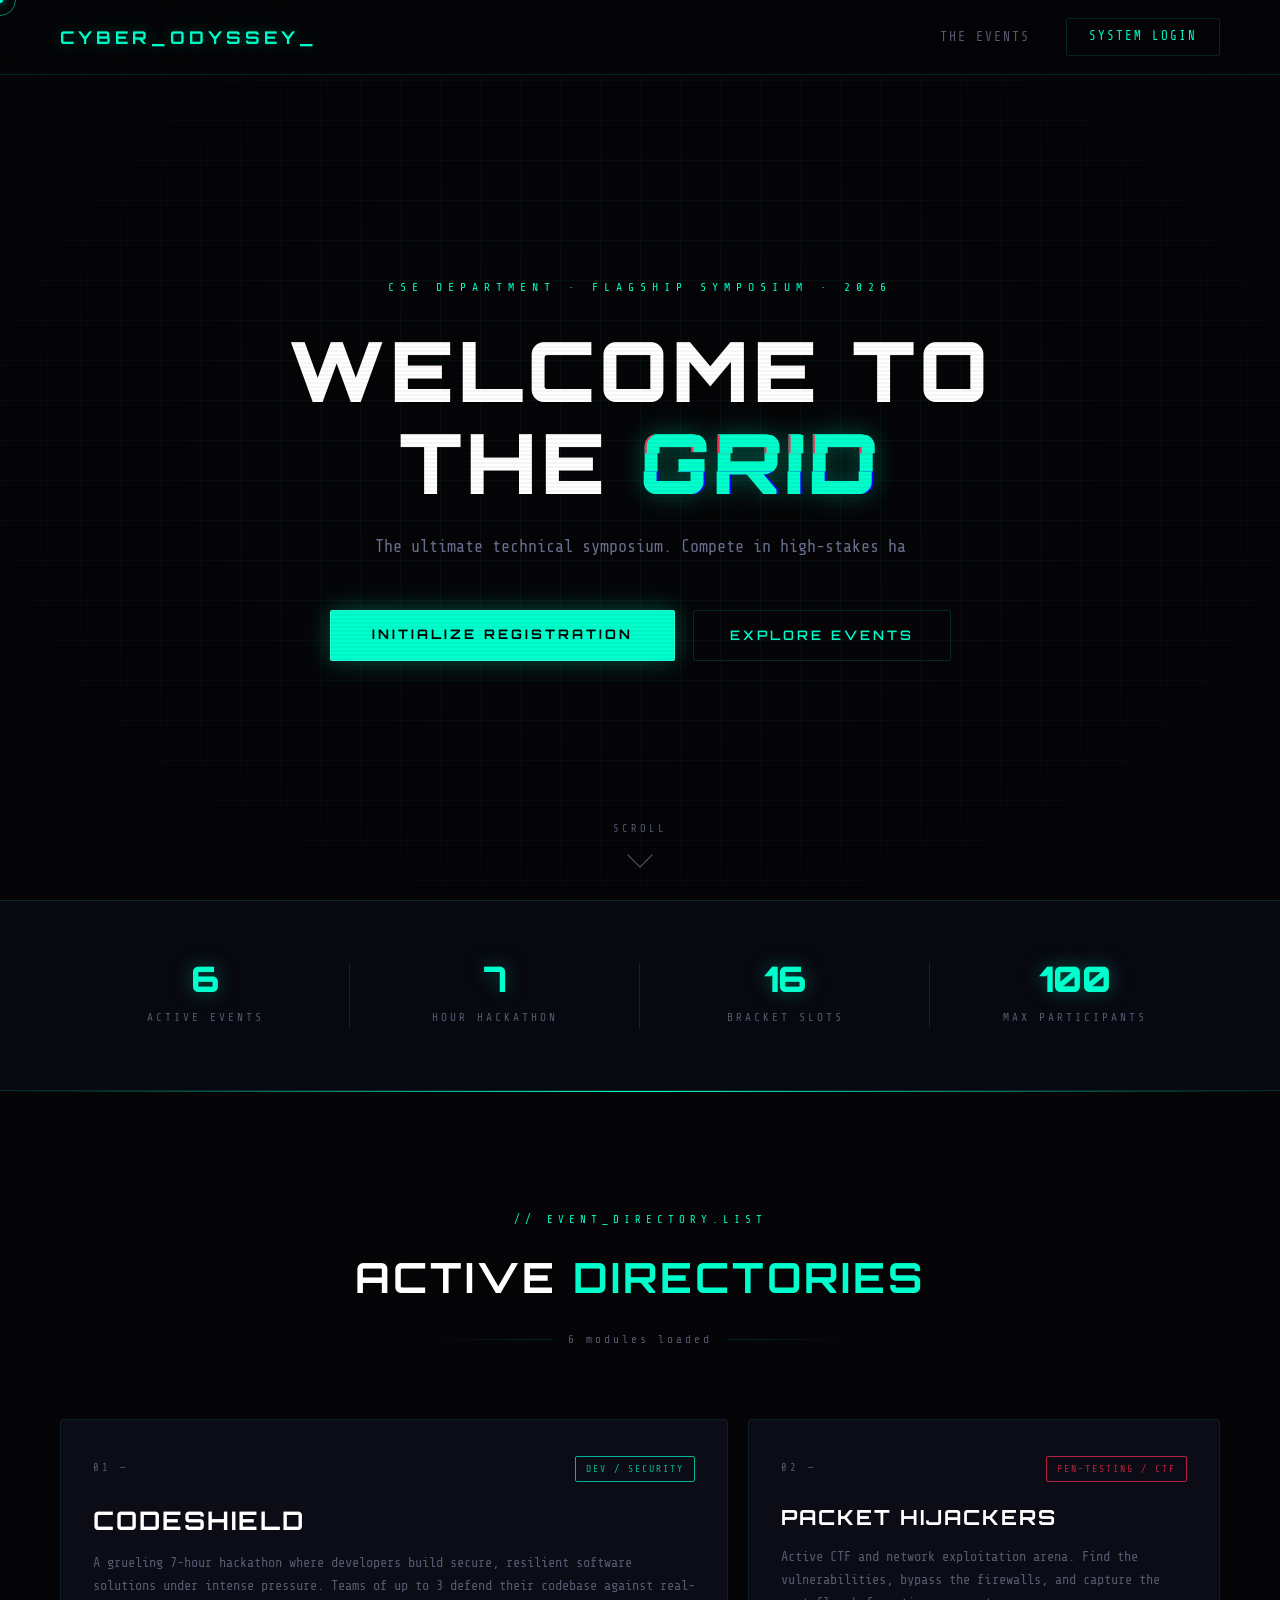
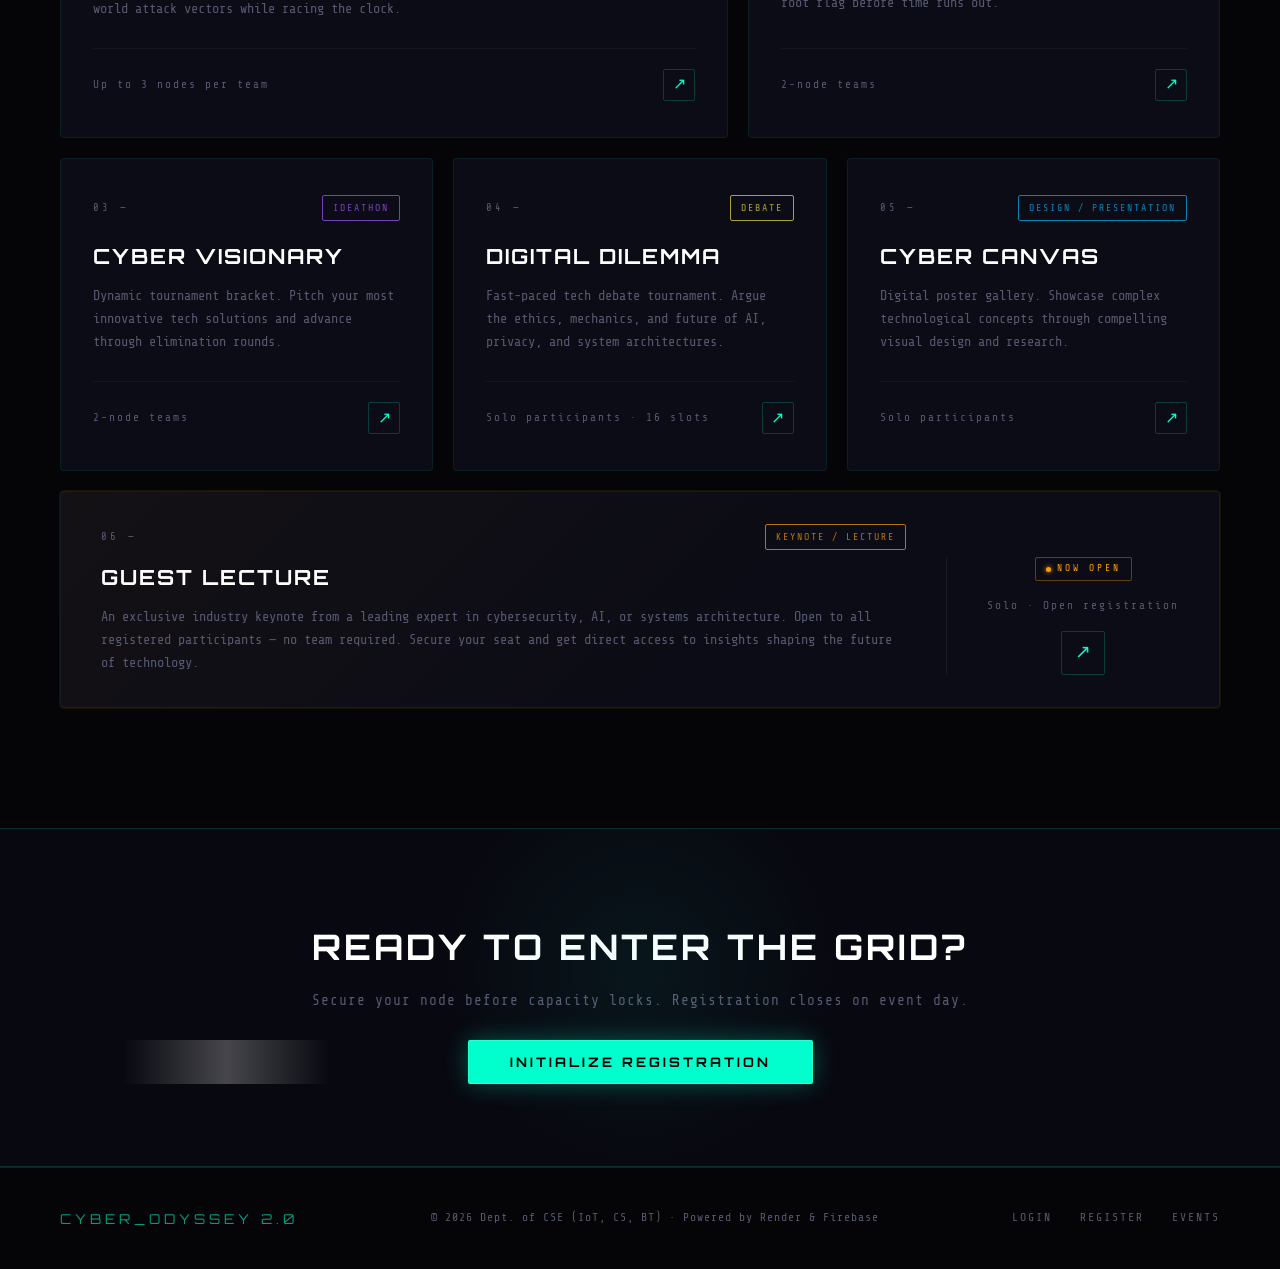
==== commit a4349eb1: "Added Guest Lecture." ====
--- a/index.html
+++ b/index.html
@@ -571,6 +571,8 @@
         .event-card:nth-child(3) { grid-column: span 4; }
         .event-card:nth-child(4) { grid-column: span 4; }
         .event-card:nth-child(5) { grid-column: span 4; }
+        /* Guest Lecture — full-width banner row */
+        .event-card:nth-child(6) { grid-column: span 12; flex-direction: row; align-items: center; gap: 40px; padding: 32px 40px; }
 
         .card-meta {
             display: flex;
@@ -649,12 +651,101 @@
         .event-card:nth-child(3) { --card-color: #a259ff; }
         .event-card:nth-child(4) { --card-color: #f0e040; }
         .event-card:nth-child(5) { --card-color: #00b4ff; }
+        .event-card:nth-child(6) { --card-color: #ff9f00; }
 
         .event-card:nth-child(1) .card-tag { color: #00ffcc; }
         .event-card:nth-child(2) .card-tag { color: #ff2b4e; }
         .event-card:nth-child(3) .card-tag { color: #a259ff; }
         .event-card:nth-child(4) .card-tag { color: #f0e040; }
         .event-card:nth-child(5) .card-tag { color: #00b4ff; }
+        .event-card:nth-child(6) .card-tag { color: #ff9f00; }
+
+        /* ── Guest Lecture card — horizontal layout internals ── */
+        .event-card:nth-child(6) .card-body {
+            flex: 1;
+        }
+        .event-card:nth-child(6) .card-meta {
+            margin-bottom: 14px;
+        }
+        .event-card:nth-child(6) p {
+            margin-bottom: 0;
+        }
+        .event-card:nth-child(6) .card-footer {
+            flex-direction: column;
+            align-items: center;
+            justify-content: center;
+            padding-top: 0;
+            border-top: none;
+            border-left: 1px solid rgba(255,255,255,0.06);
+            padding-left: 40px;
+            gap: 16px;
+            min-width: 160px;
+        }
+        .event-card:nth-child(6) .card-arrow {
+            width: 44px; height: 44px;
+            font-size: 1.2rem;
+        }
+
+        /* ── "NEW" badge ── */
+        .card-new-badge {
+            display: inline-flex;
+            align-items: center;
+            gap: 6px;
+            font-size: .6rem;
+            letter-spacing: 3px;
+            color: #ff9f00;
+            text-transform: uppercase;
+            padding: 3px 10px;
+            border: 1px solid rgba(255,159,0,0.35);
+            border-radius: 2px;
+            position: relative;
+            overflow: hidden;
+        }
+        /* sweeping shimmer on the badge */
+        .card-new-badge::before {
+            content: '';
+            position: absolute;
+            top: 0; left: -100%;
+            width: 60%; height: 100%;
+            background: linear-gradient(90deg, transparent, rgba(255,159,0,0.2), transparent);
+            animation: badge-sweep 2.4s ease infinite;
+        }
+        @keyframes badge-sweep {
+            0%   { left: -100%; }
+            50%  { left: 160%; }
+            100% { left: 160%; }
+        }
+        .badge-dot {
+            width: 5px; height: 5px;
+            border-radius: 50%;
+            background: #ff9f00;
+            box-shadow: 0 0 5px #ff9f00;
+            animation: badge-dot-pulse 1.4s ease-in-out infinite;
+        }
+        @keyframes badge-dot-pulse {
+            0%,100% { transform: scale(1); opacity: 1; }
+            50%      { transform: scale(1.7); opacity: .5; }
+        }
+
+        /* ── Scan-sweep animation on Guest Lecture card border ── */
+        .event-card:nth-child(6) {
+            background-image: linear-gradient(
+                135deg,
+                rgba(255,159,0,0.03) 0%,
+                transparent 60%
+            );
+        }
+        .event-card:nth-child(6).visible {
+            /* Chain the fade-in and the infinite border scan together */
+            animation: 
+                card-in .55s ease forwards, 
+                card-border-scan 6s linear infinite forwards;
+        }
+        
+        @keyframes card-border-scan {
+            0%,100% { box-shadow: 0 0 0 1px rgba(255,159,0,0.08); }
+            50%      { box-shadow: 0 0 18px rgba(255,159,0,0.12), 0 0 0 1px rgba(255,159,0,0.18); }
+        }
 
         /* ─── CTA Banner ────────────────────────────────────── */
         .cta-banner {
@@ -776,8 +867,28 @@
             .event-card:nth-child(2),
             .event-card:nth-child(3),
             .event-card:nth-child(4),
-            .event-card:nth-child(5) { grid-column: span 1; }
+            .event-card:nth-child(5),
+            .event-card:nth-child(6) { grid-column: span 1; }
             .event-card:nth-child(1) h3 { font-size: 1.3rem; }
+            /* Stack guest lecture vertically on mobile */
+            .event-card:nth-child(6) {
+                flex-direction: column;
+                align-items: flex-start;
+                gap: 0;
+                padding: 28px 24px;
+            }
+            .event-card:nth-child(6) p { margin-bottom: 20px; }
+            .event-card:nth-child(6) .card-footer {
+                flex-direction: row;
+                align-items: center;
+                justify-content: space-between;
+                border-left: none;
+                border-top: 1px solid rgba(255,255,255,0.06);
+                padding-left: 0;
+                padding-top: 18px;
+                min-width: unset;
+                width: 100%;
+            }
 
             .cta-banner { padding: 60px 24px; }
             footer { padding: 30px 24px; flex-direction: column; text-align: center; }
@@ -793,6 +904,14 @@
             .event-card:nth-child(3) { grid-column: span 3; }
             .event-card:nth-child(4) { grid-column: span 3; }
             .event-card:nth-child(5) { grid-column: span 3; }
+            .event-card:nth-child(6) { grid-column: span 6; flex-direction: column; align-items: flex-start; gap: 0; }
+            .event-card:nth-child(6) p { margin-bottom: 20px; }
+            .event-card:nth-child(6) .card-footer {
+                flex-direction: row; align-items: center;
+                justify-content: space-between; border-left: none;
+                border-top: 1px solid rgba(255,255,255,0.06);
+                padding-left: 0; padding-top: 18px; min-width: unset; width: 100%;
+            }
         }
     </style>
 </head>
@@ -845,7 +964,7 @@
     <!-- ── Stats Strip ───────────────────────── -->
     <div class="stats-strip">
         <div class="stat-item">
-            <span class="stat-num" data-target="5">0</span>
+            <span class="stat-num" data-target="6">0</span>
             <span class="stat-label">Active Events</span>
         </div>
         <div class="stat-item">
@@ -867,7 +986,7 @@
         <div class="section-header">
             <span class="section-eyebrow">// event_directory.list</span>
             <h2 class="section-title">Active <span>Directories</span></h2>
-            <div class="section-divider"><span>5 modules loaded</span></div>
+            <div class="section-divider"><span>6 modules loaded</span></div>
         </div>
 
         <div class="events-grid">
@@ -933,6 +1052,22 @@
                 <p>Digital poster gallery. Showcase complex technological concepts through compelling visual design and research.</p>
                 <div class="card-footer">
                     <span class="card-participants">Solo participants</span>
+                    <div class="card-arrow">↗</div>
+                </div>
+            </a>
+
+            <a href="pages/events/guest-lecture.html" class="event-card">
+                <div class="card-body">
+                    <div class="card-meta">
+                        <span class="card-index">06 —</span>
+                        <span class="card-tag">Keynote / Lecture</span>
+                    </div>
+                    <h3>Guest Lecture</h3>
+                    <p>An exclusive industry keynote from a leading expert in cybersecurity, AI, or systems architecture. Open to all registered participants — no team required. Secure your seat and get direct access to insights shaping the future of technology.</p>
+                </div>
+                <div class="card-footer">
+                    <span class="card-new-badge"><span class="badge-dot"></span>Now Open</span>
+                    <span class="card-participants">Solo · Open registration</span>
                     <div class="card-arrow">↗</div>
                 </div>
             </a>
